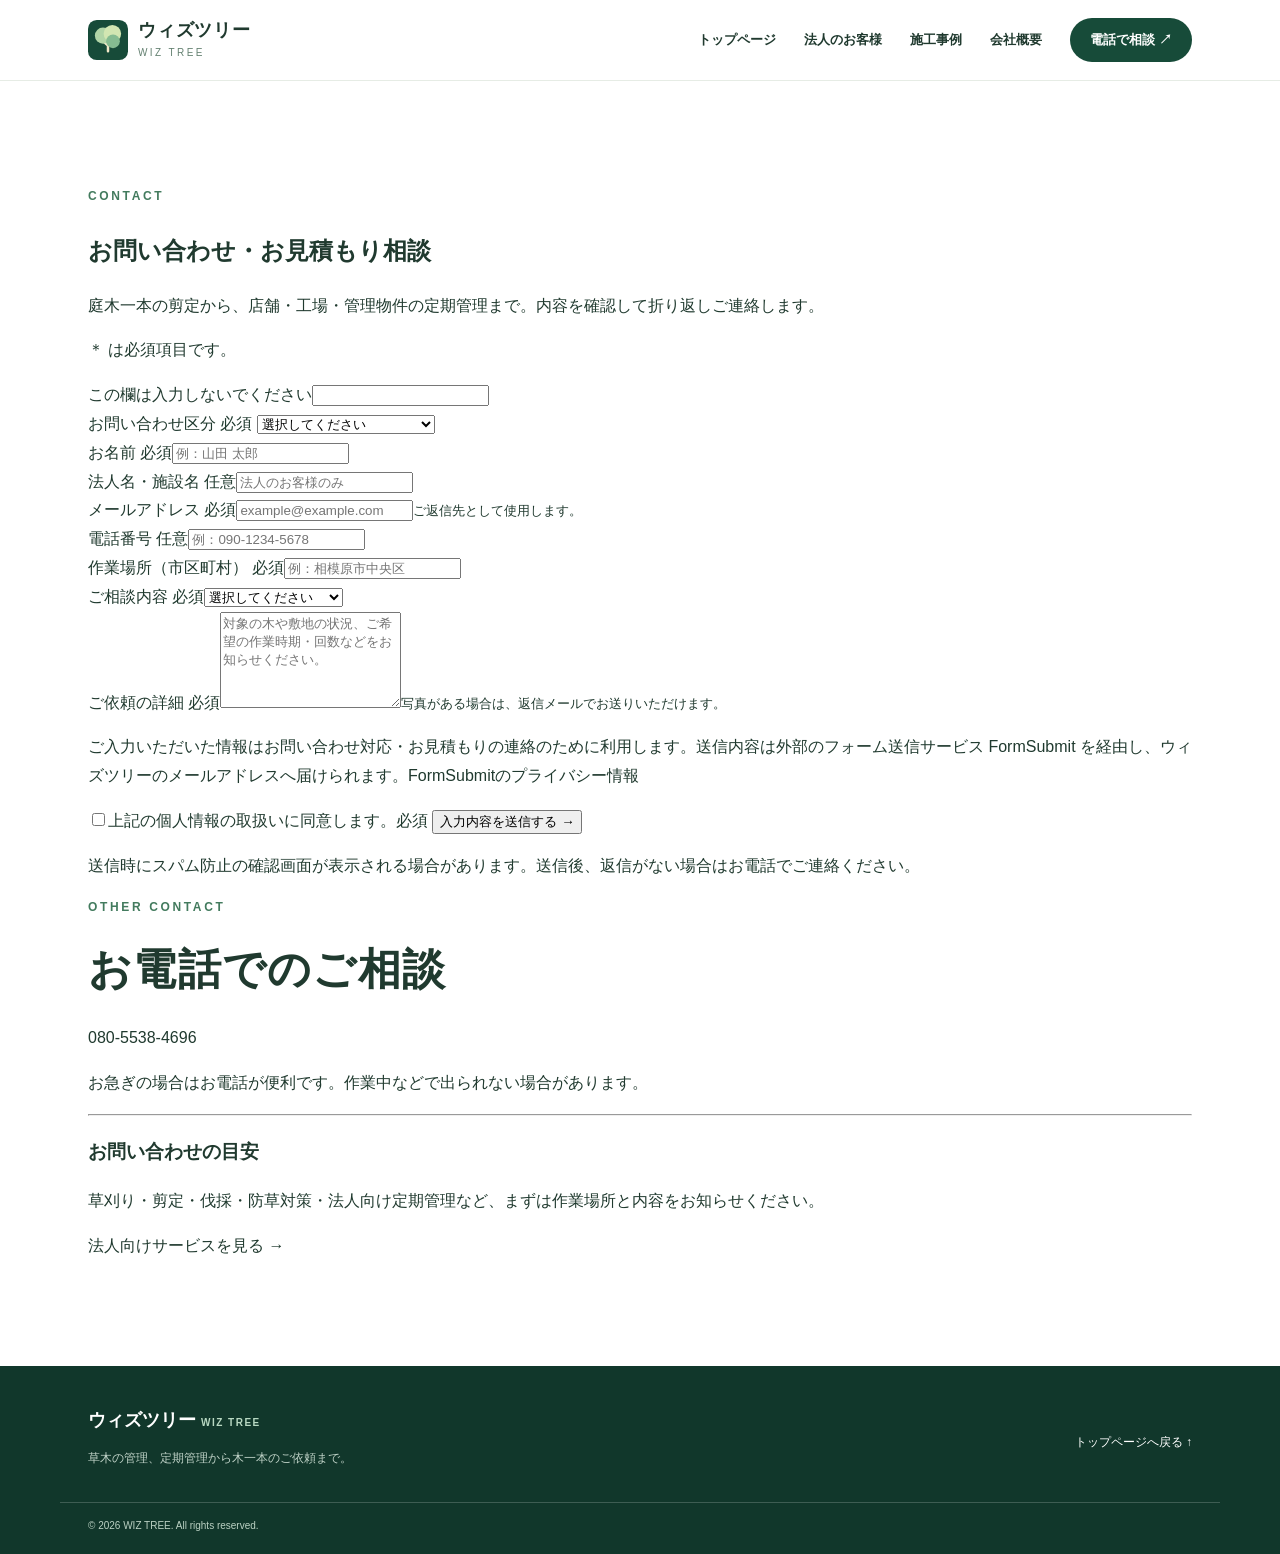
==== contact.html @ fcd4d798 "Add customer inquiry form page" ====
<!doctype html>
<html lang="ja">
<head>
<meta charset="utf-8">
<meta name="viewport" content="width=device-width, initial-scale=1">
<meta name="theme-color" content="#174b39">
<meta name="description" content="ウィズツリーへのお問い合わせ。神奈川県・東京都の草刈り・剪定・伐採・防草シート・法人向け年間植栽管理など、お気軽にご相談ください。">
<title>お問い合わせ | ウィズツリー</title>
<link rel="canonical" href="https://wiztree-website.pages.dev/contact.html">
<link rel="icon" href="favicon.svg" type="image/svg+xml">
<link rel="stylesheet" href="styles.css">
</head>
<body class="inquiry-page">
<a class="skip-link" href="#main">本文へ移動</a>
<header class="site-header"><div class="wrap header-inner">
<a class="brand" href="index.html" aria-label="ウィズツリー トップページ"><img src="favicon.svg" alt="" width="40" height="40"><span><strong>ウィズツリー</strong><small>WIZ TREE</small></span></a>
<nav class="desktop-nav" aria-label="メインメニュー"><a href="index.html">トップページ</a><a href="houjin.html">法人のお客様</a><a href="index.html#works">施工事例</a><a href="index.html#company">会社概要</a></nav>
<a class="header-contact" href="tel:08055384696">電話で相談 ↗</a>
</div></header>
<main id="main">
<section class="section inquiry-section"><div class="wrap inquiry-container">
<div class="inquiry-heading"><p class="eyebrow">CONTACT</p><h1>お問い合わせ・お見積もり相談</h1><p>庭木一本の剪定から、店舗・工場・管理物件の定期管理まで。内容を確認して折り返しご連絡します。</p></div>
<div class="inquiry-layout">
<div class="inquiry-form-panel">
<p class="inquiry-required-note"><span aria-hidden="true">＊</span> は必須項目です。</p>
<form action="https://formsubmit.co/yasunari1517@gmail.com" method="POST" accept-charset="UTF-8">
<input type="hidden" name="_subject" value="【ウィズツリー公式サイト】新しいお問い合わせ">
<input type="hidden" name="_next" value="https://wiztree-website.pages.dev/thanks.html">
<input type="hidden" name="_template" value="table">
<div class="inquiry-honey" aria-hidden="true"><label>この欄は入力しないでください<input type="text" name="_honey" tabindex="-1" autocomplete="off"></label></div>
<div class="inquiry-field">
<label for="inq-type">お問い合わせ区分 <span class="required">必須</span></label>
<select id="inq-type" name="お問い合わせ区分" required>
<option value="">選択してください</option>
<option>個人のお客様</option><option>法人・店舗・工場</option><option>不動産管理会社・オーナー</option><option>その他</option>
</select>
</div>
<div class="inquiry-field"><label for="inq-name">お名前 <span class="required">必須</span></label><input id="inq-name" type="text" name="お名前" autocomplete="name" maxlength="100" placeholder="例：山田 太郎" required></div>
<div class="inquiry-field"><label for="inq-company">法人名・施設名 <span class="optional">任意</span></label><input id="inq-company" name="法人名・施設名" type="text" autocomplete="organization" maxlength="150" placeholder="法人のお客様のみ"></div>
<div class="inquiry-field"><label for="inq-email">メールアドレス <span class="required">必須</span></label><input id="inq-email" type="email" name="email" autocomplete="email" maxlength="254" placeholder="example@example.com" required><small>ご返信先として使用します。</small></div>
<div class="inquiry-field"><label for="inq-tel">電話番号 <span class="optional">任意</span></label><input id="inq-tel" type="tel" name="電話番号" autocomplete="tel" inputmode="tel" maxlength="30" placeholder="例：090-1234-5678"></div>
<div class="inquiry-field"><label for="inq-area">作業場所（市区町村） <span class="required">必須</span></label><input id="inq-area" type="text" name="作業場所" maxlength="150" placeholder="例：相模原市中央区" required></div>
<div class="inquiry-field"><label for="inq-service">ご相談内容 <span class="required">必須</span></label><select id="inq-service" name="ご相談内容" required><option value="">選択してください</option><option>草刈り・除草</option><option>剪定・枝おろし</option><option>伐採</option><option>防草シート施工</option><option>植栽管理・植栽</option><option>年間管理・定期管理</option><option>その他・相談したい</option></select></div>
<div class="inquiry-field"><label for="inq-message">ご依頼の詳細 <span class="required">必須</span></label><textarea id="inq-message" name="ご依頼の詳細" rows="6" maxlength="3000" placeholder="対象の木や敷地の状況、ご希望の作業時期・回数などをお知らせください。" required></textarea><small>写真がある場合は、返信メールでお送りいただけます。</small></div>
<p class="inquiry-privacy">ご入力いただいた情報はお問い合わせ対応・お見積もりの連絡のために利用します。送信内容は外部のフォーム送信サービス FormSubmit を経由し、ウィズツリーのメールアドレスへ届けられます。<a href="https://formsubmit.co/privacy.pdf" target="_blank" rel="noopener noreferrer">FormSubmitのプライバシー情報</a></p>
<label class="inquiry-consent"><input type="checkbox" name="個人情報の取扱いに同意" value="同意する" required><span>上記の個人情報の取扱いに同意します。<span class="required">必須</span></span></label>
<button class="inquiry-submit" type="submit">入力内容を送信する <span aria-hidden="true">→</span></button>
<p class="inquiry-after">送信時にスパム防止の確認画面が表示される場合があります。送信後、返信がない場合はお電話でご連絡ください。</p>
</form>
</div>
<aside class="inquiry-aside"><div class="inquiry-aside-card"><p class="eyebrow">OTHER CONTACT</p><h2>お電話でのご相談</h2><a class="inquiry-phone" href="tel:08055384696">080-5538-4696</a><p>お急ぎの場合はお電話が便利です。作業中などで出られない場合があります。</p><hr><h3>お問い合わせの目安</h3><p>草刈り・剪定・伐採・防草対策・法人向け定期管理など、まずは作業場所と内容をお知らせください。</p><a href="houjin.html">法人向けサービスを見る →</a></div></aside>
</div></div></section>
</main>
<footer class="footer"><div class="wrap footer-inner"><div><strong>ウィズツリー <small>WIZ TREE</small></strong><p>草木の管理、定期管理から木一本のご依頼まで。</p></div><a href="index.html">トップページへ戻る ↑</a></div><div class="wrap copyright"><small>© <span id="year">2026</span> WIZ TREE. All rights reserved.</small></div></footer>
<script src="script.js" defer></script>
</body></html>
---- styles.css ----
:root{--green:#174b39;--deep:#10392d;--mint:#dcebdc;--cream:#f7f7ef;--text:#203a2f;--muted:#617267;--line:#dfe6de;--white:#fff;--gold:#e4d6a7}*{box-sizing:border-box}html{scroll-behavior:smooth;scroll-padding-top:88px}body{margin:0;font-family:-apple-system,BlinkMacSystemFont,"Hiragino Kaku Gothic ProN","Hiragino Sans",Meiryo,sans-serif;color:var(--text);background:#fff;line-height:1.8}a{color:inherit;text-decoration:none}a:focus-visible{outline:3px solid #d2a941;outline-offset:4px}img,svg{max-width:100%;display:block}.wrap{max-width:1160px;margin-inline:auto;padding-inline:28px}.skip-link{position:absolute;left:-9999px;top:8px;z-index:100;background:white;padding:10px}.skip-link:focus{left:8px}.site-header{background:#fff;position:sticky;top:0;z-index:30;border-bottom:1px solid #e6ece5}.header-inner{min-height:80px;display:flex;align-items:center;gap:28px}.brand{display:flex;align-items:center;gap:10px;line-height:1.25}.brand strong{display:block;font-size:18px;letter-spacing:.045em}.brand small{font-size:10px;color:#648171;letter-spacing:.24em}.desktop-nav{display:flex;gap:28px;margin-left:auto;font-size:13px;font-weight:700}.desktop-nav a:hover,.text-link:hover{color:#2b8962}.header-contact{background:var(--green);color:#fff;border-radius:100px;padding:10px 20px;font-size:13px;font-weight:700;white-space:nowrap}.header-contact span{margin-left:8px}.hero{position:relative;background:linear-gradient(120deg,#143f30,#205a43 70%,#286949);overflow:hidden;color:#fff}.hero-grid{min-height:630px;display:grid;grid-template-columns:1.2fr .8fr;align-items:center;gap:10px;position:relative;z-index:1}.hero-content{padding:88px 0 90px}.eyebrow{font-size:12px;letter-spacing:.22em;font-weight:800;color:#437b5e;margin:0 0 21px}.eyebrow.light{color:#d4e7bd}.hero h1{font-size:clamp(42px,5.1vw,70px);letter-spacing:.04em;line-height:1.4;margin:0 0 20px}.hero h1 em{font-style:normal;color:#d9e6bd}.hero-lead{font-size:21px;font-weight:800;margin:0 0 18px}.hero-text{max-width:575px;font-size:15px;line-height:2.15;color:#e2eee6}.actions{display:flex;gap:12px;flex-wrap:wrap;margin:32px 0 20px}.btn{display:inline-flex;align-items:center;justify-content:space-between;gap:28px;border-radius:7px;padding:14px 20px;min-width:185px;font-weight:800;font-size:14px}.btn-light{color:#174b39;background:#fff}.btn-outline{border:1px solid #b4cfc0;color:white}.btn:hover,.header-contact:hover,.contact-option:hover{transform:translateY(-2px);transition:transform .2s}.hero-note{font-size:12px;color:#d2dfd4}.hero-art{max-width:510px;filter:drop-shadow(0 20px 30px #0c312a44)}.hero-ambient .leaf{position:absolute;border:1px solid #ffffff25;width:350px;height:350px;border-radius:70% 5% 70% 5%;transform:rotate(35deg)}.leaf-one{right:-150px;top:-120px}.leaf-two{left:-240px;bottom:-230px}.leaf-three{right:260px;bottom:-280px}.strip{background:var(--cream)}.intro-inner{padding-block:25px;display:flex;align-items:center;justify-content:space-between;gap:20px}.intro-inner p{margin:0;font-size:13px;color:var(--muted)}.intro-inner p:first-child{font-size:16px;color:var(--text)}.section{padding:105px 0}.split{display:grid;grid-template-columns:1fr 1fr;align-items:center;gap:90px}.section h2{font-size:clamp(30px,3.4vw,43px);line-height:1.4;letter-spacing:.03em;margin:0 0 25px}.section-lead{font-size:22px;font-weight:750;line-height:1.65;margin:0 0 21px}.body-text{color:var(--muted);font-size:15px;line-height:2.1}.text-link{display:inline-flex;gap:30px;color:var(--green);font-size:14px;font-weight:800;margin-top:18px;padding-bottom:8px;border-bottom:1px solid var(--green)}.feature-card{border-radius:18px;padding:52px 55px;min-height:360px}.business-card{background:#ecf3eb;border:1px solid #dce9d9}.feature-card h3{margin:0 0 20px;font-size:21px}.feature-icon{font-size:35px;color:var(--green);margin-bottom:18px}.check-list{list-style:none;padding:0;margin:0}.check-list li{padding:10px 0 10px 30px;position:relative;border-bottom:1px solid #d6e5d4;font-size:14px}.check-list li:before{content:"✓";position:absolute;left:2px;color:#438a64;font-weight:900}.section-soft{background:var(--cream)}.personal-card{background:#e2eadc;display:flex;flex-direction:column;justify-content:center;position:relative;overflow:hidden}.personal-card p{font-family:serif;font-size:clamp(19px,2.3vw,28px);font-weight:700;line-height:2.05;z-index:1}.big-quote{font-family:Georgia,serif;font-size:90px;color:#94b393;height:55px;line-height:1}.tiny-leaf{position:absolute;right:25px;bottom:5px;font-size:160px;color:#c8dcc4}.section-heading{margin-bottom:38px}.section-heading h2{margin-bottom:14px}.section-heading .body-text{margin:0}.service-grid{display:grid;grid-template-columns:repeat(3,1fr);gap:16px}.service-card{padding:30px;border:1px solid var(--line);border-radius:12px;min-height:225px;position:relative;background:white}.service-num{color:#749383;letter-spacing:.13em;font-size:12px;font-weight:800}.service-symbol{position:absolute;right:25px;top:18px;color:#a1c4a5;font-size:32px}.service-card h3{font-size:18px;margin:38px 0 8px}.service-card p{color:var(--muted);font-size:13px;margin:0}.section-deep{background:var(--deep);color:#fff}.section-deep h2{margin-bottom:48px}.value-grid{display:grid;grid-template-columns:repeat(3,1fr);gap:30px}.value-grid>div{border-top:1px solid #598174;padding-top:18px}.value-number{color:#b7d4ae;font-size:14px;font-weight:800}.value-grid h3{font-size:19px;margin:17px 0 8px}.value-grid p{color:#cbdcd2;font-size:14px}.area-section{background:#f9fbf6}.area-inner{display:grid;grid-template-columns:1fr 1fr;align-items:center;gap:40px}.area-badge{min-height:260px;border-radius:20px;border:1px solid #dce8d9;background:#eef5eb;display:flex;align-items:center;justify-content:center;flex-direction:column;text-align:center;gap:4px}.area-badge span{font-size:44px;color:#558b6b}.area-badge strong{font-size:25px}.area-badge small{color:var(--muted)}.contact-section{background:#246547;color:#fff}.contact-inner{text-align:center}.contact-inner h2{font-size:clamp(32px,4vw,50px);line-height:1.5}.contact-inner>p:not(.eyebrow){color:#dfefe4}.contact-buttons{display:grid;grid-template-columns:1fr 1fr;gap:18px;max-width:900px;margin:42px auto 24px}.contact-option{display:flex;flex-direction:column;text-align:left;background:white;color:var(--green);border-radius:12px;padding:28px 30px;min-width:0}.contact-option .contact-type{font-size:12px;color:var(--muted);font-weight:800}.contact-option strong{font-size:clamp(19px,2.4vw,27px);margin:8px 0}.contact-option strong.email-text{font-size:clamp(14px,1.85vw,21px);overflow-wrap:anywhere}.contact-option>span:last-child{font-size:12px}.contact-inner .contact-footnote{font-size:12px;color:#d1e5d9!important}.footer{background:#11372b;color:white;padding:38px 0 18px}.footer-inner{display:flex;justify-content:space-between;gap:20px;align-items:center}.footer-inner strong{font-size:18px}.footer-inner strong small{font-size:10px;letter-spacing:.15em;color:#b8d8c2}.footer-inner p{font-size:12px;color:#bfd2c7}.footer-inner a{font-size:12px}.copyright{margin-top:20px;border-top:1px solid #ffffff30;padding-top:12px;color:#bbd1c3;font-size:12px}@media(max-width:950px){.desktop-nav{gap:12px;font-size:11px}.header-inner{gap:15px}.split{gap:40px}.hero-grid{min-height:550px}.hero-art{opacity:.85}.feature-card{padding:35px}}@media(max-width:720px){html{scroll-padding-top:70px}.wrap{padding-inline:20px}.header-inner{min-height:69px}.brand strong{font-size:15px}.brand img{width:33px;height:33px}.desktop-nav{display:none}.header-contact{margin-left:auto;padding:8px 12px;font-size:12px}.hero-grid{display:block;min-height:auto}.hero-content{padding:75px 0 80px;position:relative;z-index:2}.hero h1{font-size:clamp(37px,9vw,56px)}.hero-lead{font-size:18px}.hero-text{font-size:14px}.hero-art{position:absolute;width:280px;right:-120px;bottom:-105px;opacity:.18}.actions{margin-top:30px}.btn{min-width:0;flex:1 1 220px}.intro-inner{display:block;padding-block:22px}.intro-inner p:first-child{margin-bottom:6px}.section{padding:75px 0}.split,.area-inner{grid-template-columns:1fr;gap:35px}.personal-split .personal-card{order:2}.feature-card{min-height:300px;padding:33px}.section-lead{font-size:20px}.service-grid,.value-grid,.contact-buttons{grid-template-columns:1fr}.service-card{min-height:180px}.service-card h3{margin-top:25px}.section-deep h2{margin-bottom:28px}.value-grid{gap:20px}.area-badge{min-height:210px}.contact-option{padding:24px}.footer-inner{align-items:flex-start;flex-direction:column}}@media(prefers-reduced-motion:reduce){html{scroll-behavior:auto}*{transition:none!important}}

/* 施工事例 */
.section-works{background:#f7faf5}
.works-list{display:grid;grid-template-columns:1fr 1fr;gap:24px}
.case-card{background:#fff;border:1px solid var(--line);border-radius:18px;overflow:hidden;min-width:0;box-shadow:0 8px 28px rgba(24,67,43,.045)}
.case-heading{padding:26px 26px 20px}
.case-tag{display:inline-block;background:#e7f1e8;color:#256147;border-radius:100px;font-size:11px;font-weight:800;padding:3px 12px}
.case-heading h3{font-size:21px;line-height:1.5;margin:13px 0 7px}
.case-heading p{font-size:13px;color:var(--muted);margin:0;line-height:1.9}
.case-photos{padding:0 16px 18px;display:grid;grid-template-columns:repeat(2,minmax(0,1fr));gap:12px}
.case-image{margin:0;position:relative;min-width:0}
.case-image img{width:100%;aspect-ratio:4/3;object-fit:cover;border-radius:10px;background:#e4eee3}
.case-image figcaption{position:absolute;top:10px;left:10px;font-size:11px;font-weight:800;padding:3px 10px;background:rgba(255,255,255,.94);color:#174b39;border-radius:5px}
.works-note{font-size:12px;color:var(--muted);margin:25px 0 0}
.works-cta{background:var(--green);color:white;display:flex;align-items:center;justify-content:space-between;gap:20px;border-radius:16px;padding:22px 30px;margin-top:30px}
.works-cta p{font-weight:700;font-size:15px;margin:0}
@media(max-width:950px){.works-list{grid-template-columns:1fr}}
@media(max-width:720px){.case-heading{padding:22px 20px 18px}.case-heading h3{font-size:19px}.case-photos{padding:0 10px 12px;gap:8px}.case-image figcaption{left:6px;top:6px;font-size:10px;padding:2px 7px}.works-cta{display:block;padding:24px}.works-cta .btn{margin-top:14px;display:inline-flex}}


/* 施工写真の視認性改善 2026-11: 大きなBefore / After */
.section-works .wrap{max-width:1100px}
.works-list{grid-template-columns:minmax(0,1fr);gap:34px}
.case-card{border-radius:20px;box-shadow:0 12px 35px rgba(24,67,43,.07)}
.case-heading{padding:30px 34px 22px}
.case-heading h3{font-size:clamp(22px,2.4vw,29px);margin:14px 0 8px}
.case-heading p{font-size:15px;max-width:820px}
.case-photos{padding:0 24px 26px;grid-template-columns:repeat(2,minmax(0,1fr));gap:18px}
.case-image{overflow:hidden;border-radius:12px;background:#e5ece5}
.case-image img{aspect-ratio:4/3;width:100%;height:auto;object-fit:cover;border-radius:12px;cursor:zoom-in;transition:transform .2s ease,filter .2s ease}
.case-image img:hover{filter:brightness(.94)}
.case-image figcaption{top:14px;left:14px;padding:6px 14px;font-size:13px;box-shadow:0 2px 12px #00000019;pointer-events:none}
.case-image:has(img:focus-visible){outline:3px solid #d2a941;outline-offset:3px}
.case-image img:focus-visible{outline:3px solid #d2a941;outline-offset:-3px}
.photo-modal[hidden]{display:none}
.photo-modal{position:fixed;inset:0;z-index:1000;background:rgba(8,21,14,.92);display:flex;align-items:center;justify-content:center;padding:64px 20px 72px}
.photo-modal-content{max-width:min(1100px,100%);max-height:100%;display:flex;flex-direction:column;align-items:center;gap:12px}
.photo-modal img{max-height:calc(100dvh - 155px);max-width:100%;width:auto;object-fit:contain;border-radius:7px}
.photo-modal-caption{color:#fff;text-align:center;font-size:14px;line-height:1.6}
.photo-modal-close{position:absolute;top:14px;right:20px;border:1px solid #ffffff88;border-radius:100px;color:#fff;background:#ffffff18;padding:8px 17px;font-size:15px;cursor:pointer}
.photo-modal-close:hover{background:#ffffff3a}
@media(max-width:720px){
  .works-list{gap:24px}
  .case-heading{padding:24px 20px 18px}
  .case-heading h3{font-size:21px}
  .case-heading p{font-size:14px}
  .case-photos{grid-template-columns:1fr;padding:0 14px 18px;gap:14px}
  .case-image img{aspect-ratio:4/3}
  .case-image figcaption{top:12px;left:12px;font-size:13px;padding:6px 12px}
  .photo-modal{padding-inline:12px}
}
@media(prefers-reduced-motion:reduce){.case-image img{transition:none}}

/* 施工写真：横スクロール表示 */
.case-photos{
  display:flex;
  gap:16px;
  overflow-x:auto;
  overflow-y:hidden;
  scroll-snap-type:x mandatory;
  overscroll-behavior-inline:contain;
  -webkit-overflow-scrolling:touch;
  padding:0 24px 24px;
  scrollbar-width:thin;
}
.case-photos>.case-image{
  flex:0 0 min(40%,440px);
  scroll-snap-align:start;
}
.case-photos>.case-image img{
  width:100%;
  aspect-ratio:4/3;
  object-fit:cover;
}
@media(max-width:720px){
  .case-photos{display:flex;padding:0 14px 18px;gap:12px}
  .case-photos>.case-image{flex-basis:76%}
}

/* 会社概要・代表者紹介 */
.company-section{background:#fff}
.company-intro{display:grid;grid-template-columns:minmax(250px,360px) minmax(0,1fr);gap:clamp(32px,6vw,88px);align-items:center;margin-top:38px}
.company-photo-wrap{max-width:360px;width:100%;margin:auto}
.company-photo-pending{background:#f0f5ee;border-radius:18px;overflow:hidden;aspect-ratio:4/4.5;display:flex;flex-direction:column;align-items:center;justify-content:center;gap:0;color:#55866b;border:1px solid #dbe7d9}
.company-photo-pending svg{width:90%;max-height:86%}
.company-photo-pending span{font-size:12px;letter-spacing:.08em;margin-top:-20px;margin-bottom:16px}
.company-portrait-caption{display:flex;align-items:baseline;gap:12px;padding-top:17px;color:var(--green)}
.company-portrait-caption small{font-size:12px}
.company-portrait-caption strong{font-size:22px;letter-spacing:.1em}
.company-kicker{font-size:12px;font-weight:800;letter-spacing:.19em;color:#5c9275}
.company-message h3{font-size:clamp(24px,2.7vw,34px);line-height:1.65;margin:14px 0 23px}
.company-message p{color:var(--muted);font-size:15px;line-height:2.1}
.company-message .company-sign{margin-top:22px;color:var(--text);font-size:14px}
.company-sign strong{font-size:19px;letter-spacing:.09em}
.company-details{margin-top:72px;border:1px solid var(--line);border-radius:16px;padding:32px 38px;background:#fafbf8}
.company-details h3{font-size:22px;margin:0 0 18px}
.company-dl{margin:0}
.company-dl>div{display:grid;grid-template-columns:160px minmax(0,1fr);gap:22px;padding:16px 0;border-top:1px solid #e2e9df}
.company-dl dt{font-size:14px;color:#547663;font-weight:800}
.company-dl dd{margin:0;font-size:14px;line-height:1.9;overflow-wrap:anywhere}
.company-dl dd a{text-decoration:underline;text-underline-offset:3px}
@media(max-width:950px){.desktop-nav{gap:10px;font-size:11px}}
@media(max-width:720px){.company-intro{grid-template-columns:1fr;gap:30px}.company-photo-wrap{max-width:300px}.company-details{margin-top:45px;padding:22px}.company-dl>div{grid-template-columns:1fr;gap:2px}.company-message h3{font-size:25px}}

/* 代表者写真（縦長ポートレート） */
.company-portrait{width:100%;aspect-ratio:4/5;object-fit:cover;object-position:center 36%;border-radius:18px;border:1px solid #dbe7d9;display:block}

/* 代表者写真：コンパクトな胸上ポートレート */
.company-intro{grid-template-columns:minmax(200px,250px) minmax(0,1fr);gap:clamp(30px,5vw,72px)}
.company-photo-wrap{max-width:240px}
.company-portrait-frame{width:100%;aspect-ratio:4/4.6;overflow:hidden;border-radius:16px;border:1px solid #dbe7d9;background:#e5ebe1}
.company-portrait-frame .company-portrait{width:100%;height:100%;aspect-ratio:auto;object-fit:cover;object-position:center;transform:scale(1.48);transform-origin:50% 27%;border:0;border-radius:0;display:block}
.company-portrait-caption{flex-wrap:wrap;gap:4px 10px}
@media(max-width:720px){
  .company-intro{grid-template-columns:1fr;gap:30px}
  .company-photo-wrap{max-width:205px;margin:0 auto}
}

/* 法人向け専用ページ */
.business-hero{background:linear-gradient(115deg,#103c2e,#226345);color:white;padding:86px 0 90px}
.business-hero-grid{display:grid;grid-template-columns:1.05fr .95fr;gap:clamp(24px,5vw,65px);align-items:center}
.business-hero h1{font-size:clamp(34px,4.4vw,58px);line-height:1.5;margin:0 0 18px}
.business-hero-lead{font-size:19px;font-weight:800;line-height:1.7}
.business-hero-copy{font-size:15px;line-height:2;color:#e1eee7}
.business-hero-photo img{width:100%;aspect-ratio:4/4;object-fit:cover;border-radius:20px;box-shadow:0 20px 48px #092b2280}
.management-grid{display:grid;grid-template-columns:repeat(2,minmax(0,1fr));gap:18px}
.management-grid article{border-radius:16px;border:1px solid var(--line);background:#fafff9;padding:30px}
.management-grid article span{font-size:13px;font-weight:800;color:#568d6e}
.management-grid h3{font-size:20px;margin:14px 0}
.management-grid p,.management-benefits p{font-size:14px;color:var(--muted);line-height:2;margin:0}
.maintenance-list{display:grid;grid-template-columns:repeat(2,minmax(0,1fr));gap:14px}
.maintenance-list>div{background:#fff;padding:25px 28px;border-left:4px solid #4c9168;border-radius:6px}
.maintenance-list h3{font-size:18px;margin:0 0 6px}
.maintenance-list p{font-size:14px;color:var(--muted);margin:0}
.management-benefits{display:grid;grid-template-columns:repeat(3,minmax(0,1fr));gap:24px}
.management-benefits>div{border-top:2px solid #377d56;padding-top:15px}
.management-benefits strong{color:#488265}
.management-benefits h3{font-size:19px;margin:12px 0}
.business-note{font-size:13px;color:var(--muted);margin-top:25px;line-height:1.9}
.business-examples{display:grid;grid-template-columns:repeat(2,minmax(0,1fr));gap:18px}
.business-examples figure{margin:0;background:white;border-radius:12px;overflow:hidden}
.business-examples img{width:100%;aspect-ratio:4/3;object-fit:cover}
.business-examples figcaption{padding:13px 18px;font-size:14px;font-weight:700}
.management-flow{counter-reset:step;display:grid;grid-template-columns:repeat(4,minmax(0,1fr));gap:16px;list-style:none;margin:0;padding:0}
.management-flow li{padding:23px;background:#f0f6ef;border-radius:12px;position:relative}
.management-flow li:before{counter-increment:step;content:counter(step,decimal-leading-zero);display:block;color:#568d6e;font-size:16px;font-weight:800;margin-bottom:15px}
.management-flow strong{font-size:16px;line-height:1.5}
.management-flow p{font-size:13px;color:var(--muted);line-height:1.8}
@media(max-width:900px){.business-hero-grid{grid-template-columns:1fr}.business-hero-photo{max-width:550px}.management-flow{grid-template-columns:repeat(2,minmax(0,1fr))}}
@media(max-width:720px){.business-hero{padding:65px 0}.business-hero h1{font-size:35px}.business-hero-lead{font-size:17px}.management-grid,.maintenance-list,.management-benefits,.business-examples,.management-flow{grid-template-columns:1fr}.management-grid article{padding:22px}.maintenance-list>div{padding:21px}.business-hero-photo img{aspect-ratio:4/3}}

/* 法人ページ限定：ネイビー×アンティークゴールドのプレミアムデザイン */
.corporate-page{
  --corp-navy:#172b34;
  --corp-navy-dark:#101e27;
  --corp-gold:#c8a873;
  --corp-gold-light:#ead7ac;
  --corp-ink:#20323b;
  --corp-paper:#f5f4ef;
  --corp-line:#d9dedb;
  color:var(--corp-ink);
}
.corporate-page .site-header{background:#ffffff;border-bottom:1px solid #e4e6e3}
.corporate-page .brand small{color:#7b8b8f}
.corporate-page .desktop-nav a:hover{color:#987549}
.corporate-page .header-contact{background:var(--corp-navy);color:#fff}
.corporate-page .corporate-kicker{background:var(--corp-navy-dark);color:var(--corp-gold-light);font-size:10px;letter-spacing:.15em;font-weight:700}
.corporate-page .corporate-kicker .wrap{display:flex;align-items:center;justify-content:space-between;gap:16px;padding-top:10px;padding-bottom:10px}
.corporate-page .business-hero{
  position:relative;overflow:hidden;
  background:radial-gradient(ellipse at 84% 8%,#3e5054 0,transparent 42%),linear-gradient(126deg,#0c1d28 0%,#18313a 64%,#213c40 100%);
  padding:94px 0 90px;
}
.corporate-page .business-hero::before{content:"";position:absolute;inset:0;pointer-events:none;opacity:.23;background:repeating-linear-gradient(135deg,transparent 0,transparent 43px,#ffffff12 44px,transparent 45px)}
.corporate-page .business-hero-grid{position:relative;z-index:1;grid-template-columns:1.08fr .92fr;gap:clamp(32px,5vw,74px)}
.corporate-page .business-hero .eyebrow.light{color:var(--corp-gold-light);border-left:2px solid var(--corp-gold);padding-left:14px;letter-spacing:.17em}
.corporate-page .business-hero h1{font-size:clamp(35px,4.2vw,57px);line-height:1.5;letter-spacing:.045em;max-width:690px;text-wrap:pretty}
.corporate-page .business-hero-lead{color:#f0e1bf;font-size:18px}
.corporate-page .business-hero-copy{color:#d4e0de;font-size:15px;line-height:2.05}
.corporate-page .business-hero .btn-light{background:var(--corp-gold-light);color:#172b34;border:1px solid var(--corp-gold-light)}
.corporate-page .business-hero .btn-outline{border:1px solid #c6d1d0;color:white}
.corporate-page .business-hero-photo{position:relative;max-width:520px;padding:12px;border:1px solid #bda16d80}
.corporate-page .business-hero-photo img{aspect-ratio:4/4.7;object-fit:cover;border-radius:0;box-shadow:none;filter:saturate(.84) contrast(1.04)}
.corporate-page .corporate-photo-label{position:absolute;left:12px;right:12px;bottom:12px;padding:18px 22px;background:linear-gradient(0deg,#0c2026e8,#0c2026cf);border-top:1px solid #d7bd8c66;display:flex;flex-direction:column;gap:5px}
.corporate-page .corporate-photo-label small{color:var(--corp-gold-light);font-size:10px;letter-spacing:.18em}
.corporate-page .corporate-photo-label strong{font-size:16px;letter-spacing:.05em}
.corporate-page .corporate-promise{background:#eae6dd;border-bottom:1px solid #d4d3ca}
.corporate-page .corporate-promise .wrap{display:grid;grid-template-columns:repeat(4,1fr);padding-top:20px;padding-bottom:20px}
.corporate-page .corporate-promise span{font-size:12px;font-weight:800;text-align:center;color:#455257;letter-spacing:.04em;border-right:1px solid #c5c6bf}
.corporate-page .corporate-promise span:last-child{border-right:0}
.corporate-page .section{padding-top:98px;padding-bottom:98px}
.corporate-page .section h2{color:var(--corp-navy);letter-spacing:.035em}
.corporate-page .eyebrow{color:#8b704b;letter-spacing:.2em}
.corporate-page .section-heading{max-width:850px}
.corporate-page .section-heading h2{position:relative;padding-bottom:19px}
.corporate-page .section-heading h2::after{content:"";position:absolute;bottom:0;left:0;width:65px;height:2px;background:var(--corp-gold)}
.corporate-page .section-soft{background:var(--corp-paper)}
.corporate-page .management-grid{gap:20px}
.corporate-page .management-grid article{background:#fff;border:1px solid var(--corp-line);border-top:3px solid var(--corp-gold);border-radius:4px;padding:32px;box-shadow:0 12px 34px #172b3409}
.corporate-page .management-grid article span{color:#987343;font-size:12px;letter-spacing:.2em}
.corporate-page .management-grid h3,.corporate-page .maintenance-list h3,.corporate-page .management-benefits h3{color:var(--corp-navy)}
.corporate-page .maintenance-list>div{border-left-color:var(--corp-gold);border-radius:3px;box-shadow:0 6px 25px #132d3210}
.corporate-page .management-benefits>div{border-top-color:var(--corp-gold);border-top-width:2px}
.corporate-page .management-benefits strong{color:#987343}
.corporate-page .business-examples figure{border:1px solid var(--corp-line);border-radius:4px;box-shadow:0 8px 28px #182c3010}
.corporate-page .business-examples figcaption{color:var(--corp-navy);border-top:1px solid #e5e7e5}
.corporate-page .text-link{color:var(--corp-navy);border-bottom-color:var(--corp-gold)}
.corporate-page .management-flow li{background:#f0efea;border:1px solid #e0ded6;border-radius:4px}
.corporate-page .management-flow li::before{color:#947141}
.corporate-page .area-section{background:#f8f6f0;border-top:1px solid #e9e5da}
.corporate-page .contact-section{background:linear-gradient(140deg,#142832,#203d42);color:#fff}
.corporate-page .contact-section h2{color:#fff}
.corporate-page .contact-section .eyebrow.light{color:var(--corp-gold-light)}
.corporate-page .contact-option{border-radius:4px;border-top:3px solid var(--corp-gold)}
.corporate-page .contact-option strong{color:var(--corp-navy)}
.corporate-page .footer{background:#0c1e27}
@media(max-width:900px){
 .corporate-page .business-hero-grid{grid-template-columns:1fr}
 .corporate-page .business-hero-photo{width:min(100%,520px)}
 .corporate-page .corporate-promise .wrap{grid-template-columns:repeat(2,1fr);row-gap:14px}
 .corporate-page .corporate-promise span:nth-child(2){border-right:0}
}
@media(max-width:720px){
 .corporate-page .business-hero{padding:62px 0 64px}
 .corporate-page .business-hero h1{font-size:clamp(32px,8vw,41px)}
 .corporate-page .business-hero-photo img{aspect-ratio:4/3}
 .corporate-page .corporate-kicker .wrap{flex-wrap:wrap;justify-content:flex-start}
 .corporate-page .corporate-kicker span:nth-child(2){display:none}
 .corporate-page .corporate-promise span{font-size:11px;padding:0 6px}
 .corporate-page .section{padding-top:74px;padding-bottom:74px}
 .corporate-page .management-grid article{padding:25px}
 .corporate-page .corporate-photo-label strong{font-size:14px}
}

/* SEO FAQ content */
.faq-section{background:#fff}
.faq-grid{display:grid;grid-template-columns:1fr 1fr;gap:14px}
.faq-grid details{border:1px solid var(--line);background:#fafcf9;border-radius:10px;padding:20px 22px}
.faq-grid summary{cursor:pointer;font-size:16px;font-weight:750;line-height:1.65;list-style-position:outside}
.faq-grid details[open]{border-color:#b2cdb8}
.faq-grid details p{color:var(--muted);font-size:14px;line-height:1.95;margin:12px 0 0}
.faq-grid a{color:var(--green);text-decoration:underline;text-underline-offset:3px}
.area-business-link{text-decoration:underline;text-underline-offset:3px;font-weight:700;color:var(--green)}
.corporate-page .faq-grid details{border-color:#d5d7d0;background:#f6f5f0;border-radius:3px}
.corporate-page .faq-grid details[open]{border-color:var(--corp-gold)}
.corporate-page .faq-grid a{color:var(--corp-navy)}
.corporate-page .faq-section{background:#fff}
@media(max-width:720px){.faq-grid{grid-template-columns:1fr}.faq-grid details{padding:18px}}
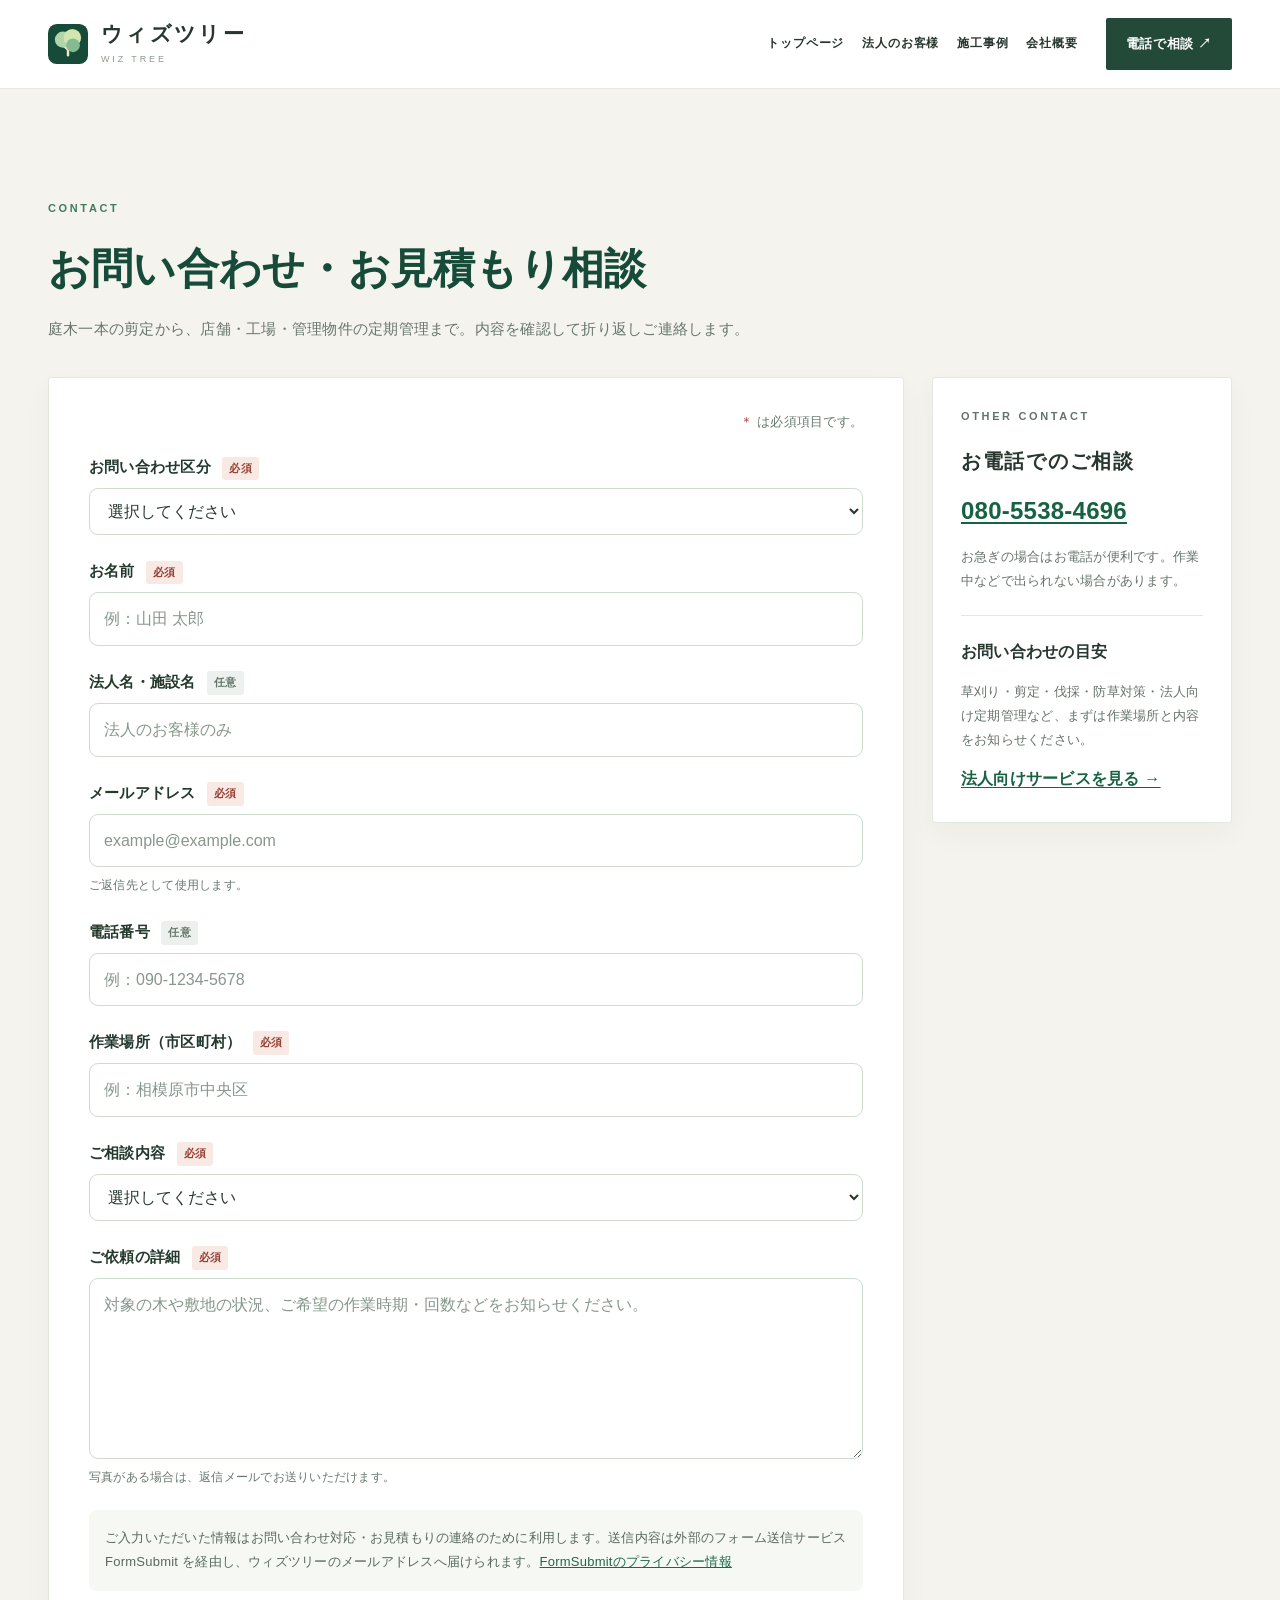
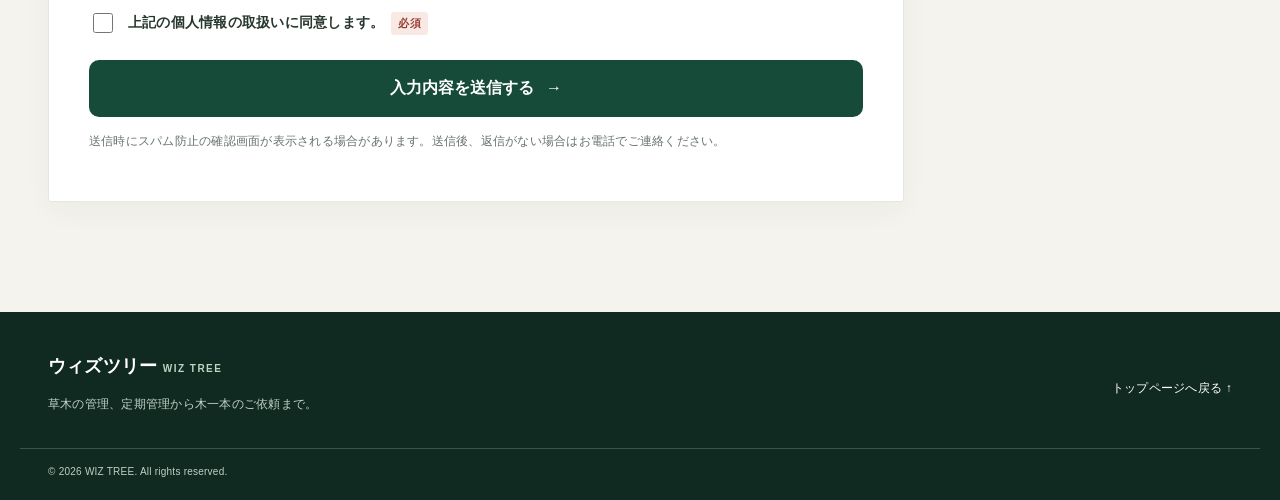
==== commit c02997d8: "Connect contact.html to new project gallery and update navigation" ====
--- a/contact.html
+++ b/contact.html
@@ -14,7 +14,7 @@
 <a class="skip-link" href="#main">本文へ移動</a>
 <header class="site-header"><div class="wrap header-inner">
 <a class="brand" href="index.html" aria-label="ウィズツリー トップページ"><img src="favicon.svg" alt="" width="40" height="40"><span><strong>ウィズツリー</strong><small>WIZ TREE</small></span></a>
-<nav class="desktop-nav" aria-label="メインメニュー"><a href="index.html">トップページ</a><a href="houjin.html">法人のお客様</a><a href="index.html#works">施工事例</a><a href="index.html#company">会社概要</a></nav>
+<nav class="desktop-nav" aria-label="メインメニュー"><a href="index.html">トップページ</a><a href="houjin.html">法人のお客様</a><a href="works.html">施工事例</a><a href="index.html#company">会社概要</a></nav>
 <a class="header-contact" href="tel:08055384696">電話で相談 ↗</a>
 </div></header>
 <main id="main">
--- a/styles.css
+++ b/styles.css
@@ -247,3 +247,362 @@
 .corporate-page .faq-grid a{color:var(--corp-navy)}
 .corporate-page .faq-section{background:#fff}
 @media(max-width:720px){.faq-grid{grid-template-columns:1fr}.faq-grid details{padding:18px}}
+
+/* お問い合わせフォーム */
+.inquiry-page{background:#f6f8f4}
+.inquiry-section{padding-top:76px;padding-bottom:96px}
+.inquiry-container{max-width:1120px}
+.inquiry-heading{max-width:760px;margin-bottom:34px}
+.inquiry-heading h1{font-size:clamp(28px,4vw,42px);line-height:1.4;margin:10px 0 16px;color:#174b39}
+.inquiry-heading>p:last-child{font-size:15px;color:var(--muted);line-height:1.9}
+.inquiry-layout{display:grid;grid-template-columns:minmax(0,1fr) 300px;gap:28px;align-items:start}
+.inquiry-form-panel,.inquiry-aside-card{background:#fff;border:1px solid #e1e9e0;border-radius:16px;box-shadow:0 10px 28px rgba(20,48,25,.04)}
+.inquiry-form-panel{padding:32px clamp(18px,4vw,40px) 36px}
+.inquiry-required-note{font-size:13px;color:#687b6e;text-align:right;margin:0 0 20px}
+.inquiry-required-note span{color:#a34436}
+.inquiry-field{display:flex;flex-direction:column;gap:8px;margin-bottom:22px}
+.inquiry-field>label{font-weight:750;color:#243a2c;font-size:15px}
+.inquiry-field input,.inquiry-field select,.inquiry-field textarea{display:block;width:100%;box-sizing:border-box;border:1px solid #cddbd0;border-radius:9px;background:#fff;padding:13px 14px;color:#24372a;font:inherit;font-size:16px;line-height:1.6}
+.inquiry-field textarea{resize:vertical;min-height:154px}
+.inquiry-field input:focus,.inquiry-field select:focus,.inquiry-field textarea:focus{outline:3px solid #b8dec2;outline-offset:1px;border-color:#3b8659}
+.inquiry-field input::placeholder,.inquiry-field textarea::placeholder{color:#87978b}
+.inquiry-field small{color:#68776e;font-size:12px;line-height:1.7}
+.inquiry-field .required,.inquiry-consent .required{display:inline-block;background:#f9e9e5;border-radius:3px;padding:2px 7px;color:#963e31;font-size:11px;vertical-align:middle;font-weight:700;margin-left:7px}
+.inquiry-field .optional{display:inline-block;background:#ecf1ed;border-radius:3px;padding:2px 7px;color:#64766a;font-size:11px;vertical-align:middle;margin-left:7px}
+.inquiry-honey{position:absolute!important;left:-10000px!important;width:1px!important;height:1px!important;overflow:hidden!important}
+.inquiry-privacy{font-size:13px;color:#59685e;line-height:1.9;padding:16px;background:#f5f8f3;border-radius:8px}
+.inquiry-privacy a{color:#1d6947;text-decoration:underline}
+.inquiry-consent{display:flex;align-items:flex-start;gap:12px;line-height:1.65;font-size:14px;font-weight:650;margin:20px 0 24px}
+.inquiry-consent input{width:20px;height:20px;flex:0 0 20px;accent-color:#176242;margin-top:2px}
+.inquiry-submit{display:flex;justify-content:center;align-items:center;gap:12px;width:100%;min-height:56px;padding:14px;border:0;border-radius:10px;background:#174b39;color:white;font:inherit;font-weight:750;font-size:16px;cursor:pointer}
+.inquiry-submit:hover{background:#226647}
+.inquiry-submit:focus-visible{outline:3px solid #e2b854;outline-offset:3px}
+.inquiry-after{font-size:12px;color:#65736b;margin-top:14px;line-height:1.8}
+.inquiry-aside-card{padding:28px}
+.inquiry-aside-card h2{font-size:20px;margin:12px 0}
+.inquiry-aside-card h3{font-size:16px;margin:18px 0 8px}
+.inquiry-aside-card p{color:#65736a;line-height:1.85;font-size:13px}
+.inquiry-aside-card hr{border:0;border-top:1px solid #e0e9df;margin:22px 0}
+.inquiry-aside-card a{color:#176242;font-weight:700;text-decoration:underline;text-underline-offset:3px}
+.inquiry-aside-card .inquiry-phone{display:block;font-size:24px;white-space:nowrap;letter-spacing:.01em}
+.inquiry-thanks{min-height:100vh;display:grid;place-items:center;padding:24px}
+.inquiry-thanks-card{max-width:600px;width:100%;padding:clamp(24px,6vw,50px);border-radius:15px;background:#fff;border:1px solid #e4ece3;text-align:center}
+.inquiry-thanks-card h1{font-size:clamp(25px,4vw,36px);line-height:1.5;color:#174b39}
+.inquiry-thanks-card p{line-height:1.95;color:#526358;font-size:14px}
+.inquiry-thanks-card p a{color:#176242;text-decoration:underline}
+.inquiry-back{display:inline-block;margin-top:20px;padding:15px 24px;background:#174b39;color:white;border-radius:8px;text-decoration:none;font-weight:700}
+.inquiry-link-option{background:#e4f1e8!important}
+.inquiry-link-option strong{color:#174b39}
+@media(max-width:900px){.inquiry-layout{grid-template-columns:1fr}.inquiry-aside-card{max-width:none}}
+@media(max-width:720px){.inquiry-section{padding-top:48px;padding-bottom:62px}.inquiry-form-panel{padding:24px 18px}.inquiry-heading{margin-bottom:22px}}
+
+/* WIZ TREE — editorial renewal 2026 */
+:root{--green:#234a38;--deep:#153428;--mint:#e9eee5;--cream:#f5f3ed;--text:#28372e;--muted:#68766e;--line:#e3e6dd;--gold:#c4a779}
+html{scroll-padding-top:90px}
+body{letter-spacing:.015em;background:#fff}
+.wrap{max-width:1240px}
+.site-header{background:rgba(255,255,252,.97);border-bottom:1px solid #e8e8df;backdrop-filter:blur(12px);box-shadow:none}
+.header-inner{min-height:88px}
+.brand{gap:13px}
+.brand strong{font-family:"Yu Mincho","Hiragino Mincho ProN",serif;font-size:21px;letter-spacing:.11em;font-weight:700}
+.brand small{font-size:9px;letter-spacing:.32em;color:#8b9c8c}
+.desktop-nav{gap:clamp(12px,1.4vw,25px);font-size:12px;letter-spacing:.07em}
+.header-contact{background:#234a38;border-radius:2px;padding:14px 20px;letter-spacing:.05em}
+.section{padding-top:110px;padding-bottom:110px}
+.section-heading{margin-bottom:44px}
+.eyebrow{font-size:11px!important;letter-spacing:.24em!important;font-weight:750}
+.section h2,.section-heading h2{font-family:"Yu Mincho","Hiragino Mincho ProN","Noto Serif JP",serif;letter-spacing:.085em;line-height:1.48}
+.section-lead{font-family:"Yu Mincho","Hiragino Mincho ProN",serif;line-height:1.65}
+.section-soft{background:#f5f3ed}
+.btn,.text-link{letter-spacing:.05em}
+.btn{border-radius:2px!important}
+.feature-card,.service-card,.case-card,.faq-grid details{border-radius:3px!important}
+.feature-card{box-shadow:0 18px 50px rgba(18,52,36,.05)}
+/* Photographic landing */
+.hero.hero-editorial{background:#142e25!important;min-height:min(790px,calc(100svh - 88px));position:relative;display:flex;align-items:stretch;isolation:isolate;overflow:hidden;padding:0!important}
+.hero-editorial .hero-photo-panel{position:absolute;z-index:-3;inset:0 0 0 43%;width:57%;overflow:hidden}
+.hero-editorial .hero-photo-panel img{width:100%;height:100%;object-fit:cover;object-position:center 34%;filter:saturate(.88) contrast(1.02)}
+.hero-editorial .hero-shade{position:absolute;inset:0;z-index:-2;background:linear-gradient(90deg,rgba(11,39,29,.98) 0%,rgba(18,47,35,.96) 30%,rgba(19,48,36,.73) 52%,rgba(12,37,27,.16) 84%),linear-gradient(0deg,rgba(8,26,19,.48),transparent 35%)}
+.hero-editorial .hero-editorial-inner{min-height:inherit;position:relative;width:100%;display:flex;align-items:center;padding-block:104px 116px}
+.hero-editorial .hero-content{max-width:760px;width:100%;color:white;position:relative;z-index:2}
+.hero-editorial .hero-topline{display:flex;gap:14px;align-items:center;letter-spacing:.19em;font-size:12px;font-weight:550;color:#e8e7d8;margin:0 0 45px}
+.hero-editorial .hero-topline-mark{width:38px;height:1px;background:#b6b18f;display:inline-block}
+.hero-editorial .hero-english{font:500 clamp(12px,1.4vw,18px)/1.5 Georgia,serif;letter-spacing:.32em;color:#d7ceb0;margin:0 0 18px}
+.hero-editorial h1{font-family:"Yu Mincho","Hiragino Mincho ProN","Noto Serif JP",serif;font-size:clamp(44px,6.1vw,84px)!important;line-height:1.38!important;letter-spacing:.09em!important;color:white;margin:0 0 24px;font-weight:600}
+.hero-editorial h1 em{font-style:normal!important;color:#fff!important}
+.hero-editorial .hero-lead{font-size:clamp(19px,2vw,24px);font-weight:650;letter-spacing:.13em;color:#e6ecd9;margin:0 0 18px}
+.hero-editorial .hero-text{font-size:15px;line-height:2.15;color:#f1f1e9;max-width:630px;margin:0 0 35px}
+.hero-editorial .actions{display:flex;flex-wrap:wrap;gap:13px}
+.hero-editorial .btn{border:1px solid #f5f2e6!important;min-height:56px;display:inline-flex;align-items:center;gap:20px;font-size:13px;font-weight:700;padding:14px 22px}
+.hero-editorial .btn-light{background:#f6f2e7!important;color:#203d30!important}
+.hero-editorial .btn-outline{background:transparent!important;color:#fff!important}
+.hero-editorial .hero-note{margin-top:30px;font-size:12px;color:#dfdfd1;letter-spacing:.08em}
+.hero-editorial .hero-scroll-cue{position:absolute;bottom:28px;left:28px;z-index:2;font-size:10px;letter-spacing:.18em;color:#e7e8db;display:flex;align-items:center;gap:24px}
+.hero-editorial .hero-scroll-cue span{font-size:22px}
+.hero-editorial .hero-image-caption{position:absolute;bottom:28px;right:35px;z-index:2;color:#fff;display:grid;gap:5px;text-align:right;font-size:12px;text-shadow:0 1px 8px #111a}
+.hero-editorial .hero-image-caption span:first-child{font-size:10px;letter-spacing:.22em;color:#e4e4d6}
+.intro.strip{background:#f4f2eb;border-bottom:1px solid #e9e6da}
+.intro .intro-inner{padding-block:25px;gap:20px}
+.intro .intro-inner p:first-child{font-family:"Yu Mincho","Hiragino Mincho ProN",serif;font-size:19px;letter-spacing:.07em}
+/* Photographic visual stories */
+.photo-story{background:#f6f4ed;padding:65px 0 100px}
+.photo-story-head{display:flex;align-items:baseline;justify-content:space-between;gap:15px;margin-bottom:22px}
+.photo-story-head span{font-size:11px;letter-spacing:.24em;color:#65846c;font-weight:700}
+.photo-story-head p{font-size:14px;letter-spacing:.12em;color:#536b57}
+.photo-story-grid{display:grid;grid-template-columns:1.5fr 1fr 1fr;gap:16px;max-width:1360px;margin:0 auto;padding-inline:28px}
+.photo-story-item{position:relative;overflow:hidden;margin:0;aspect-ratio:4/5;background:#d7e0d6}
+.photo-story-main{aspect-ratio:auto}
+.photo-story-item img{height:100%;width:100%;object-fit:cover;transition:transform .5s ease}
+.photo-story-item:nth-child(2) img{object-position:48% 32%}
+.photo-story-item:nth-child(3) img{object-position:50% 25%}
+.photo-story-item:hover img{transform:scale(1.035)}
+.photo-story-item:after{content:"";position:absolute;inset:0;background:linear-gradient(0deg,rgba(8,27,20,.77),transparent 44%);pointer-events:none}
+.photo-story-item figcaption{position:absolute;z-index:1;color:#fff;left:24px;right:20px;bottom:23px;display:grid;gap:5px}
+.photo-story-item figcaption small{font-size:10px;letter-spacing:.14em;color:#e1e8d5}
+.photo-story-item figcaption strong{font-family:"Yu Mincho","Hiragino Mincho ProN",serif;font-size:clamp(16px,1.7vw,22px);letter-spacing:.05em}
+/* Services and editorial blocks */
+#business .split,#personal .split{gap:clamp(38px,6vw,90px);align-items:center}
+#business .feature-card{border-left:3px solid #89a28a}
+#personal .feature-card{background:#e7e9dd}
+.service-grid{gap:14px}
+.service-card{background:#fbfbf8;border:1px solid #e1e6df;transition:transform .25s ease,box-shadow .25s ease;min-height:245px}
+.service-card:hover{transform:translateY(-4px);box-shadow:0 18px 36px #163b2b10}
+.service-card .service-num{color:#a58e61}
+.service-card .service-symbol{color:#72957a}
+.section-works{background:#fff}
+.works-list{gap:42px}
+.case-card{border:1px solid #e5e9e3!important;box-shadow:0 14px 36px #1c43310b;overflow:hidden}
+.case-heading h3{font-family:"Yu Mincho","Hiragino Mincho ProN",serif;letter-spacing:.05em}
+.case-photos{scrollbar-color:#a4b6a4 #e9eee8}
+.case-image img{border-radius:2px}
+.works-cta{border-radius:2px!important}
+.company-section{background:#f5f3ed!important}
+.company-portrait-frame{border-radius:2px!important;box-shadow:0 18px 42px #153f3020}
+.company-message h3{font-family:"Yu Mincho","Hiragino Mincho ProN",serif!important;line-height:1.55}
+.company-details{background:#fff;border-radius:2px!important}
+.area-section{background:#edf1e9}
+.faq-section{background:#fafaf8}
+.contact-section{background:#14382b!important}
+.contact-section h2{font-family:"Yu Mincho","Hiragino Mincho ProN",serif!important;letter-spacing:.06em}
+.contact-option{border-radius:2px!important}
+.footer{background:#112a21!important}
+/* Editorial process */
+.editorial-flow{background:#edece3}
+.editorial-flow-inner{display:grid;grid-template-columns:.85fr 1.15fr;gap:clamp(45px,6vw,100px)}
+.editorial-flow-intro h2{font-size:clamp(30px,3.2vw,43px);margin-bottom:20px}
+.editorial-flow-intro>p:not(.eyebrow){font-size:15px;line-height:2;color:#667467;margin-bottom:27px}
+.editorial-flow-list{padding:0;margin:0;list-style:none;border-top:1px solid #cbd3c8}
+.editorial-flow-list li{display:grid;grid-template-columns:64px 1fr;gap:18px;padding:22px 0;border-bottom:1px solid #cbd3c8}
+.editorial-flow-list li>span{font:italic 23px Georgia,serif;color:#859a84;padding-top:2px}
+.editorial-flow-list h3{font-size:17px;margin:0 0 5px;color:#254534}
+.editorial-flow-list p{font-size:13px;line-height:1.85;color:#69786c;margin:0}
+.corporate-page .site-header,.inquiry-page .site-header{background:#fff}
+.corporate-page .section{padding-top:100px;padding-bottom:100px}
+.corporate-page .business-hero{background:#142c35}
+.corporate-page .business-hero h1{font-family:"Yu Mincho","Hiragino Mincho ProN",serif}
+.corporate-page .business-hero-photo{border-radius:2px;overflow:hidden}
+.corporate-page .management-grid article{border-radius:2px}
+.inquiry-page .inquiry-section{background:#f5f3ed}
+.inquiry-page .inquiry-heading h1{font-family:"Yu Mincho","Hiragino Mincho ProN",serif}
+.inquiry-page .inquiry-form-panel,.inquiry-page .inquiry-aside-card{border-radius:3px}
+@media(max-width:1000px){
+ .desktop-nav{gap:12px;font-size:11px}
+ .hero-editorial .hero-photo-panel{inset:0 0 0 35%;width:65%}
+ .hero-editorial .hero-shade{background:linear-gradient(90deg,rgba(11,39,29,.99),rgba(15,43,32,.92) 44%,rgba(15,43,32,.27))}
+ .photo-story-grid{gap:10px}
+}
+@media(max-width:800px){
+ .hero.hero-editorial{min-height:720px}
+ .hero-editorial .hero-photo-panel{inset:0;width:100%;height:100%}
+ .hero-editorial .hero-photo-panel img{object-position:57% 28%}
+ .hero-editorial .hero-shade{background:linear-gradient(90deg,rgba(11,37,27,.91),rgba(13,39,29,.66)),linear-gradient(0deg,rgba(11,39,28,.55),transparent)}
+ .hero-editorial .hero-editorial-inner{padding-block:90px 100px}
+ .hero-editorial .hero-content{max-width:650px}
+ .photo-story-grid{grid-template-columns:1.2fr 1fr;gap:10px}
+ .photo-story-main{grid-row:span 2}
+ .photo-story-item{aspect-ratio:4/3}
+ .photo-story-main{aspect-ratio:auto}
+ .editorial-flow-inner{grid-template-columns:1fr;gap:28px}
+}
+@media(max-width:600px){
+ .wrap{padding-inline:20px}
+ .header-inner{min-height:68px}
+ .brand strong{font-size:17px}
+ .header-contact{font-size:11px;padding:11px 13px}
+ .hero.hero-editorial{min-height:680px}
+ .hero-editorial .hero-editorial-inner{padding-block:85px 100px}
+ .hero-editorial .hero-topline{font-size:10px;letter-spacing:.12em;margin-bottom:36px}
+ .hero-editorial .hero-topline-mark{width:20px}
+ .hero-editorial .hero-english{font-size:11px;letter-spacing:.19em}
+ .hero-editorial h1{font-size:clamp(38px,10vw,52px)!important;letter-spacing:.04em!important}
+ .hero-editorial .hero-lead{font-size:17px;letter-spacing:.06em}
+ .hero-editorial .hero-text{font-size:13px;line-height:1.95}
+ .hero-editorial .hero-text br{display:none}
+ .hero-editorial .actions{flex-direction:column;align-items:stretch}
+ .hero-editorial .btn{justify-content:space-between;min-height:50px;font-size:12px}
+ .hero-editorial .hero-image-caption{display:none}
+ .hero-editorial .hero-scroll-cue{left:20px;bottom:18px;font-size:9px}
+ .intro .intro-inner{padding-block:22px}
+ .photo-story{padding:42px 0 55px}
+ .photo-story-head{display:block}
+ .photo-story-head p{margin:6px 0 0}
+ .photo-story-grid{display:flex;overflow-x:auto;scroll-snap-type:x mandatory;padding-inline:20px;gap:12px;scrollbar-width:thin}
+ .photo-story-item,.photo-story-main{flex:0 0 min(79vw,330px);aspect-ratio:4/5;scroll-snap-align:center}
+ .photo-story-item figcaption{left:18px;bottom:18px}
+ .section{padding-top:72px;padding-bottom:72px}
+ .editorial-flow-list li{grid-template-columns:42px 1fr;gap:10px}
+ .corporate-page .section{padding-top:70px;padding-bottom:70px}
+}
+@media(prefers-reduced-motion:reduce){.photo-story-item img,.service-card{transition:none}.photo-story-item:hover img{transform:none}.service-card:hover{transform:none}}
+
+/* Representative's personal introduction */
+.owner-personal-profile{margin:32px 0 0;padding:25px 26px 22px;background:rgba(255,255,255,.74);border-left:3px solid #89a78c}
+.owner-personal-profile .owner-profile-label{font-size:11px;letter-spacing:.17em;color:#376a4d;font-weight:750;margin:0 0 12px}
+.owner-profile-label span{font-size:12px;letter-spacing:.06em;margin-left:9px;color:#627569}
+.owner-personal-profile>p:not(.owner-profile-label){font-size:14px;line-height:2;letter-spacing:.025em;margin:0 0 17px}
+.owner-hobbies{border-top:1px solid #e0e7dc;padding-top:17px}
+.owner-hobbies-title{display:block;font-weight:750;font-size:13px;color:#274a34;letter-spacing:.08em;margin-bottom:12px}
+.owner-hobbies ul{display:flex;flex-wrap:wrap;gap:8px;list-style:none;padding:0;margin:0 0 17px}
+.owner-hobbies li{padding:6px 13px;border:1px solid #d0dfd0;border-radius:2px;background:#f5f8f1;color:#375a40;font-size:13px}
+.owner-personal-profile .owner-personal-closing{margin-bottom:0!important;color:#536d59!important}
+@media(max-width:720px){.owner-personal-profile{padding:20px 17px;margin-top:26px}.owner-hobbies ul{gap:7px}}
+
+/* Service illustration redesign: custom vector icons */
+#services .service-grid{gap:18px;align-items:stretch}
+#services .service-card{display:flex;flex-direction:column;min-height:278px;padding:29px 30px 32px;background:#fbfbf8;border:1px solid #dce4d9;border-radius:4px!important;transition:box-shadow .22s ease,transform .22s ease,border-color .22s ease}
+#services .service-card-top{display:flex;align-items:flex-start;justify-content:space-between;gap:20px;min-height:106px;margin-bottom:6px}
+#services .service-card .service-num{font-family:Georgia,serif;color:#a28a61;font-size:16px;letter-spacing:.1em;line-height:1.7;padding-top:3px}
+#services .service-icon{display:grid;place-items:center;width:96px;height:96px;flex:0 0 96px;border-radius:50%;background:#edf3e9;border:1px solid #dce8d6;color:#4d7a5a;transition:background .25s ease,transform .25s ease}
+#services .service-icon svg{display:block;width:57px;height:57px;overflow:visible}
+#services .service-card h3{font-family:"Yu Mincho","Hiragino Mincho ProN",serif;font-size:19px;font-weight:700;line-height:1.6;letter-spacing:.025em;margin:4px 0 12px;color:#243b30}
+#services .service-card p{font-size:13px;line-height:1.95;margin:0;color:#69796f}
+#services .service-card:hover{transform:translateY(-4px);border-color:#aec6b1;box-shadow:0 18px 36px rgba(22,59,43,.1)}
+#services .service-card:hover .service-icon{background:#e3eee0;transform:scale(1.045)}
+@media(max-width:950px){#services .service-grid{grid-template-columns:repeat(2,minmax(0,1fr))}#services .service-card{min-height:260px}}
+@media(max-width:620px){#services .service-grid{grid-template-columns:1fr;gap:12px}#services .service-card{min-height:205px;padding:24px 23px 25px}#services .service-card-top{min-height:85px}#services .service-icon{width:76px;height:76px;flex-basis:76px}#services .service-icon svg{width:46px;height:46px}#services .service-card h3{font-size:18px}}
+@media(prefers-reduced-motion:reduce){#services .service-icon,#services .service-card{transition:none}#services .service-card:hover,#services .service-card:hover .service-icon{transform:none}}
+
+/* Why WIZ TREE: customer-first reassurance */
+#about .about-reassurance-lead{margin:-21px 0 43px;color:#dce7d8;letter-spacing:.04em;font-size:15px;line-height:1.9}
+#about .value-grid>div{padding-bottom:14px}
+#about .value-grid h3{font-size:clamp(19px,1.65vw,23px);line-height:1.5;margin-bottom:14px}
+#about .value-grid p{font-size:14px;line-height:2.1;color:#e1e9e0}
+#about .about-trust-footer{margin-top:42px;padding:22px 0;border-top:1px solid rgba(226,236,219,.25);display:flex;flex-wrap:wrap;align-items:center;justify-content:center;gap:13px 32px;color:#e2ebda}
+#about .about-trust-footer span{font-size:12px;letter-spacing:.06em}
+#about .about-trust-footer span::before{content:"✓";color:#b4d2ad;font-weight:800;margin-right:9px}
+#about .about-trust-action{text-align:center;margin-top:26px}
+#about .about-trust-action .btn{display:inline-flex;align-items:center;gap:20px;min-height:52px;background:#f5f3e8;color:#204533;padding:12px 27px;font-weight:750;font-size:13px;border-radius:2px}
+#about .about-trust-action .btn:hover{background:#fff}
+@media(max-width:720px){#about .about-reassurance-lead{margin:-12px 0 30px;font-size:14px}#about .about-trust-footer{justify-content:flex-start;margin-top:24px;padding-top:22px;gap:12px 18px}#about .about-trust-footer span{font-size:12px}#about .about-trust-action .btn{width:100%;justify-content:center}}
+
+/* Corporate sales page: clear value, seasonal maintenance, case studies */
+.corporate-page .business-hero-points{display:flex;flex-wrap:wrap;gap:9px;margin:24px 0 0}
+.corporate-page .business-hero-points span{display:inline-flex;align-items:center;padding:6px 10px;border:1px solid rgba(234,215,172,.45);color:#f0e6d4;background:rgba(255,255,255,.065);font-size:11px;letter-spacing:.035em}
+.corporate-page .business-hero-points span:before{content:"✓";color:var(--corp-gold-light);margin-right:7px}
+.corporate-page .business-pain-section{background:#fff}
+.corporate-page .business-pain-layout{display:grid;grid-template-columns:minmax(230px,.75fr) minmax(0,1.25fr);gap:clamp(35px,6vw,95px);align-items:start}
+.corporate-page .business-pain-intro h2{font-size:clamp(29px,3.2vw,42px);line-height:1.58}
+.corporate-page .business-pain-intro>p:last-child{font-size:15px;color:#637176;line-height:2}
+.corporate-page .business-pain-list{border-top:1px solid #d9dedb}
+.corporate-page .business-pain-list>div{display:grid;grid-template-columns:52px 1fr;gap:14px;padding:20px 0;border-bottom:1px solid #d9dedb}
+.corporate-page .business-pain-list span{color:#9d8154;font:italic 23px Georgia,serif}
+.corporate-page .business-pain-list p{margin:0;color:#2d4045;font-size:15px;line-height:1.85;font-weight:650}
+.corporate-page .corporate-annual-section{background:#f4f2ec}
+.corporate-page .annual-schedule{display:grid;grid-template-columns:repeat(4,minmax(0,1fr));gap:14px;margin:30px 0 0}
+.corporate-page .annual-schedule-item{background:#fff;border:1px solid #dedbd3;border-top:3px solid var(--corp-gold);padding:28px 23px 25px;min-width:0}
+.corporate-page .annual-season{display:flex;flex-direction:column;align-items:flex-start;gap:3px;margin-bottom:22px}
+.corporate-page .annual-season>span{font:italic 11px Georgia,serif;letter-spacing:.13em;color:#a38a61}
+.corporate-page .annual-season strong{font-family:"Yu Mincho","Hiragino Mincho ProN",serif;font-size:35px;color:#223943;line-height:1.35}
+.corporate-page .annual-season small{font-size:12px;color:#79847b}
+.corporate-page .annual-schedule-item h3{font-size:17px;color:#1e333c;line-height:1.6;margin:0 0 10px}
+.corporate-page .annual-schedule-item p{font-size:13px;line-height:1.95;color:#67747b;margin:0}
+.corporate-page .annual-plan-cta{display:flex;align-items:center;justify-content:space-between;gap:22px;margin-top:35px;background:#1a323b;padding:28px 32px;color:#fff}
+.corporate-page .annual-plan-cta strong{display:block;font-size:18px;letter-spacing:.03em;line-height:1.6}
+.corporate-page .annual-plan-cta p{color:#d6e2dd;font-size:13px;margin:8px 0 0}
+.corporate-page .annual-plan-cta .btn{flex:0 0 auto;background:#f4eee1;color:#243c42;border-radius:2px;padding:14px 20px;min-width:215px}
+.corporate-page .corporate-case-intro{max-width:770px;margin:8px 0 30px}
+.corporate-page .corporate-case-category{font:italic 12px Georgia,serif;letter-spacing:.12em;color:#9a815c}
+.corporate-page .corporate-case-intro h3{font-family:"Yu Mincho","Hiragino Mincho ProN",serif;font-size:clamp(22px,2.45vw,30px);line-height:1.5;color:#1b323d;margin:12px 0}
+.corporate-page .corporate-case-intro p{font-size:14px;line-height:2;color:#667279;margin:0}
+.corporate-page .corporate-before-after{display:grid;grid-template-columns:repeat(2,minmax(0,1fr));gap:19px}
+.corporate-page .corporate-before-after figure{margin:0;border:1px solid #deded8;background:#fff;min-width:0}
+.corporate-page .corp-photo{position:relative;overflow:hidden}
+.corporate-page .corp-photo img{display:block;width:100%;aspect-ratio:4/3;object-fit:cover}
+.corporate-page .corp-photo>span{position:absolute;top:14px;left:14px;color:#fff;background:rgba(24,47,57,.87);padding:6px 12px;font-size:11px;font-weight:750;letter-spacing:.09em}
+.corporate-page .corporate-before-after figure:nth-child(even) .corp-photo>span{background:rgba(112,84,44,.93)}
+.corporate-page .corporate-before-after figcaption{font-size:14px;line-height:1.6;color:#34464d;padding:17px 19px;font-weight:700}
+.corporate-page .corporate-flow-note{margin-top:24px;padding:17px 21px;background:#f4f2ec;border-left:3px solid var(--corp-gold);font-size:13px;line-height:1.9;color:#4c5a5b}
+.corporate-page .corporate-works-section{background:#f7f5f0}
+.corporate-page .faq-grid{grid-template-columns:repeat(2,minmax(0,1fr))}
+@media(max-width:1050px){.corporate-page .annual-schedule{grid-template-columns:repeat(2,minmax(0,1fr))}}
+@media(max-width:800px){.corporate-page .business-pain-layout{grid-template-columns:1fr;gap:25px}.corporate-page .annual-plan-cta{align-items:stretch;flex-direction:column}.corporate-page .annual-plan-cta .btn{width:100%;justify-content:center}.corporate-page .faq-grid{grid-template-columns:1fr}}
+@media(max-width:600px){.corporate-page .business-hero-points{gap:7px}.corporate-page .business-hero-points span{font-size:10px}.corporate-page .business-pain-list>div{grid-template-columns:35px 1fr;gap:10px;padding:17px 0}.corporate-page .business-pain-list p{font-size:14px}.corporate-page .annual-schedule{grid-template-columns:1fr;gap:12px}.corporate-page .annual-schedule-item{padding:21px 21px 23px}.corporate-page .annual-season{margin-bottom:12px}.corporate-page .annual-season strong{font-size:29px}.corporate-page .corporate-before-after{grid-template-columns:1fr;gap:12px}.corporate-page .annual-plan-cta{padding:23px 21px}.corporate-page .annual-plan-cta strong{font-size:16px}.corporate-page .corporate-before-after figcaption{padding:13px 15px;font-size:13px}}
+
+/* Expanded real-world case studies, including residential works */
+.corporate-page .corporate-residential-divider{margin-top:75px;padding:34px 0 5px;border-top:1px solid #d5d6ce}
+.corporate-page .corporate-residential-divider .eyebrow{margin:0 0 10px}
+.corporate-page .corporate-residential-divider h3{font-family:"Yu Mincho","Hiragino Mincho ProN",serif;font-size:clamp(26px,3vw,36px);color:#1b323d;line-height:1.5;letter-spacing:.07em;margin:0 0 10px}
+.corporate-page .corporate-residential-divider p:last-child{font-size:14px;line-height:2;color:#667279;max-width:790px;margin:0 0 20px}
+.corporate-page .corporate-work-project{padding:36px 0 44px;border-bottom:1px solid #d8dad3}
+.corporate-page .corporate-work-project-head{max-width:850px;margin-bottom:22px}
+.corporate-page .corporate-work-project-head>span{display:block;font:italic 12px Georgia,serif;color:#987c51;letter-spacing:.11em;margin:0 0 7px}
+.corporate-page .corporate-work-project-head h4{font-family:"Yu Mincho","Hiragino Mincho ProN",serif;font-size:clamp(22px,2.25vw,29px);line-height:1.5;color:#233c46;letter-spacing:.04em;margin:0 0 10px}
+.corporate-page .corporate-work-project-head p{font-size:14px;color:#657379;line-height:1.95;margin:0}
+.corporate-page .corporate-project-photos{display:grid;grid-template-columns:repeat(2,minmax(0,1fr));gap:16px}
+.corporate-page .corporate-project-photos.three{grid-template-columns:repeat(3,minmax(0,1fr))}
+.corporate-page .corporate-project-photos.single{grid-template-columns:minmax(0,620px)}
+.corporate-page .corporate-project-photos figure{margin:0;border:1px solid #dfdfd8;min-width:0;background:#fff}
+.corporate-page .corporate-project-photos .corp-photo{position:relative;overflow:hidden}
+.corporate-page .corporate-project-photos .corp-photo img{display:block;width:100%;height:100%;aspect-ratio:4/3;object-fit:cover;transition:transform .25s ease}
+.corporate-page .corporate-project-photos figure:hover img{transform:scale(1.02)}
+.corporate-page .corporate-project-photos .corp-photo span{position:absolute;left:12px;top:12px;display:inline-block;padding:6px 10px;font-size:10px;letter-spacing:.08em;color:#fff;background:rgba(26,46,55,.9)}
+.corporate-page .corporate-project-photos figure:nth-child(even) .corp-photo span{background:rgba(110,83,47,.92)}
+.corporate-page .corporate-project-photos figcaption{padding:13px 16px;font-size:13px;line-height:1.75;font-weight:700;color:#3d4c50}
+@media(max-width:760px){.corporate-page .corporate-project-photos.three{grid-template-columns:1fr 1fr}.corporate-page .corporate-project-photos.three figure:first-child{grid-column:span 2}.corporate-page .corporate-work-project{padding:27px 0 32px}.corporate-page .corporate-residential-divider{margin-top:48px}}
+@media(max-width:540px){.corporate-page .corporate-project-photos,.corporate-page .corporate-project-photos.three,.corporate-page .corporate-project-photos.single{grid-template-columns:1fr}.corporate-page .corporate-project-photos.three figure:first-child{grid-column:auto}.corporate-page .corporate-project-photos{gap:12px}.corporate-page .corporate-project-photos .corp-photo img{aspect-ratio:4/3}}
+@media(prefers-reduced-motion:reduce){.corporate-page .corporate-project-photos .corp-photo img{transition:none}.corporate-page .corporate-project-photos figure:hover img{transform:none}}
+
+/* Dedicated portfolio / works.html */
+.works-page{background:#fff}
+.works-page-hero{position:relative;background:#f3f2eb;padding:78px 0 80px;overflow:hidden}
+.works-page-hero-grid{display:grid;grid-template-columns:minmax(0,.95fr) minmax(0,1.05fr);gap:clamp(30px,5vw,80px);align-items:center}
+.works-page-hero .eyebrow{color:#779077}
+.works-page-hero h1{font-family:"Yu Mincho","Hiragino Mincho ProN",serif;font-size:clamp(43px,5.2vw,69px);color:#1f3f30;line-height:1.2;letter-spacing:.1em;margin:12px 0 25px}
+.works-page-hero-lead{font-family:"Yu Mincho","Hiragino Mincho ProN",serif;font-size:clamp(23px,2.8vw,36px)!important;letter-spacing:.055em;color:#2c4938!important;line-height:1.7!important;margin-bottom:23px!important}
+.works-page-hero p:not(.eyebrow){font-size:15px;line-height:2.1;color:#637369}
+.works-page-hero-link{display:inline-flex;align-items:center;gap:30px;padding:14px 2px;border-bottom:1px solid #476d53;color:#2a603d;font-weight:750;font-size:13px;margin-top:20px}
+.works-page-hero-image{overflow:hidden;box-shadow:22px 24px 0 #e1e6da}
+.works-page-hero-image img{height:auto;width:100%;aspect-ratio:4/3;object-fit:cover}
+.works-page-section{background:#fff}
+.works-page-section-head h2{font-family:"Yu Mincho","Hiragino Mincho ProN",serif;font-size:clamp(28px,3.3vw,43px);margin:0 0 13px;color:#233f31}
+.works-page-section-head>p:last-child{font-size:14px;color:#69786c;line-height:1.95;margin:0 0 30px}
+.works-filter{display:flex;gap:9px;flex-wrap:wrap;margin:0 0 15px}
+.works-filter-button{cursor:pointer;border:1px solid #d6e1d5;border-radius:2px;background:#f5f7f2;color:#355640;padding:11px 16px;font:inherit;font-size:13px;font-weight:700;transition:background .2s,color .2s}
+.works-filter-button span{font-size:11px;color:inherit;opacity:.7;margin-left:4px}
+.works-filter-button:hover,.works-filter-button.is-active{background:#234a38;color:#fff;border-color:#234a38}
+.works-filter-button:focus-visible{outline:3px solid #b4cda8;outline-offset:2px}
+.works-results-count{font-size:12px;color:#829085;margin:0 0 33px}
+.works-project{padding:34px 0 46px;margin-bottom:16px;border-top:1px solid #dde6dd}
+.works-project[hidden]{display:none!important}
+.works-project-heading{display:flex;justify-content:space-between;align-items:end;gap:24px;margin-bottom:27px}
+.works-project-heading>div{max-width:820px}
+.works-project-index{font:italic 12px Georgia,serif;color:#a58958;letter-spacing:.1em}
+.works-project h2{font-family:"Yu Mincho","Hiragino Mincho ProN",serif;font-size:clamp(23px,2.4vw,33px);color:#243c2f;letter-spacing:.045em;margin:12px 0}
+.works-project-heading p{color:#6b7a6f;font-size:14px;line-height:1.9;margin:0}
+.works-project-contact{color:#2c6340;font-size:12px;font-weight:750;white-space:nowrap;padding-bottom:6px;border-bottom:1px solid #7b987d}
+.works-detail-gallery{display:grid;grid-template-columns:repeat(2,minmax(0,1fr));gap:15px}
+.works-detail-gallery.one-photo{grid-template-columns:minmax(0,620px)}
+.works-detail-photo{margin:0;min-width:0;position:relative;overflow:hidden;background:#edf0e9}
+.works-detail-photo img{width:100%;height:auto;aspect-ratio:4/3;object-fit:cover;transition:transform .25s;cursor:zoom-in}
+.works-detail-photo:hover img{transform:scale(1.015)}
+.works-detail-photo figcaption{position:absolute;top:13px;left:13px;border-radius:1px;padding:6px 11px;background:rgba(27,64,43,.88);color:#fff;font-size:12px;font-weight:700;letter-spacing:.05em}
+.works-detail-photo:nth-child(even) figcaption{background:rgba(138,105,65,.92)}
+.works-page-note{font-size:12px;line-height:2;color:#7a857d;margin:22px 0 0}
+.works-crosslink{background:#e8eee5;padding:57px 0}
+.works-crosslink-grid{display:flex;gap:24px;align-items:center;justify-content:space-between}
+.works-crosslink h2{font-family:"Yu Mincho","Hiragino Mincho ProN",serif;font-size:clamp(23px,2.6vw,33px);color:#244434;line-height:1.55;margin:0 0 12px}
+.works-crosslink p:last-child{font-size:14px;line-height:1.8;color:#657568;margin:0}
+.works-crosslink a{flex-shrink:0;background:#234a38;color:#fff;padding:16px 21px;border-radius:2px;font-size:13px;font-weight:750}
+@media(max-width:800px){.works-page-hero-grid{grid-template-columns:1fr}.works-page-hero-image{max-width:680px}.works-project-heading{flex-direction:column;align-items:flex-start;gap:14px}.works-crosslink-grid{display:block}.works-crosslink a{display:inline-block;margin-top:20px}}
+@media(max-width:600px){.works-page-hero{padding:50px 0 55px}.works-page-hero-image{box-shadow:10px 12px 0 #e1e6da}.works-page-section{padding-top:64px}.works-filter{gap:7px}.works-filter-button{padding:10px 12px;font-size:12px}.works-detail-gallery{grid-template-columns:1fr;gap:11px}.works-project{padding:26px 0 34px}.works-project-heading{margin-bottom:20px}.works-detail-photo figcaption{font-size:11px;top:9px;left:9px}}
+@media(prefers-reduced-motion:reduce){.works-filter-button,.works-detail-photo img{transition:none}.works-detail-photo:hover img{transform:none}}
